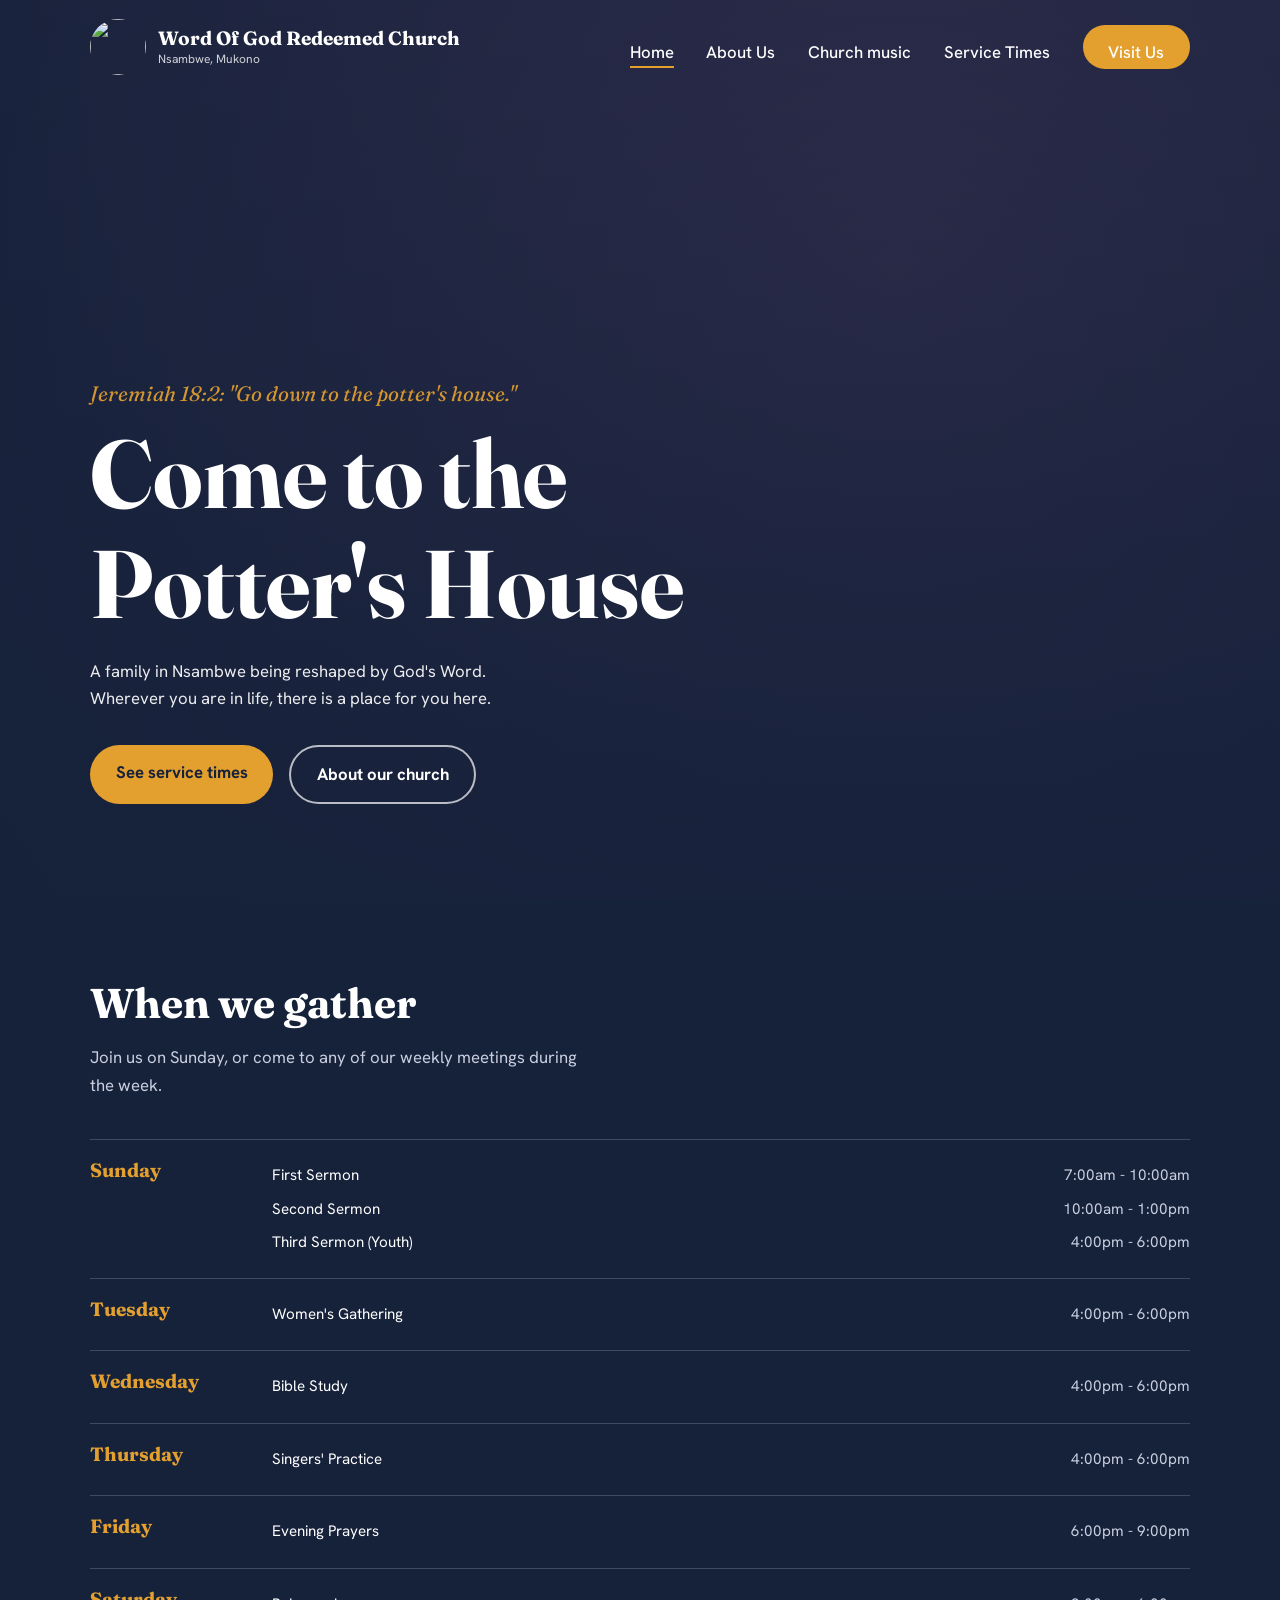
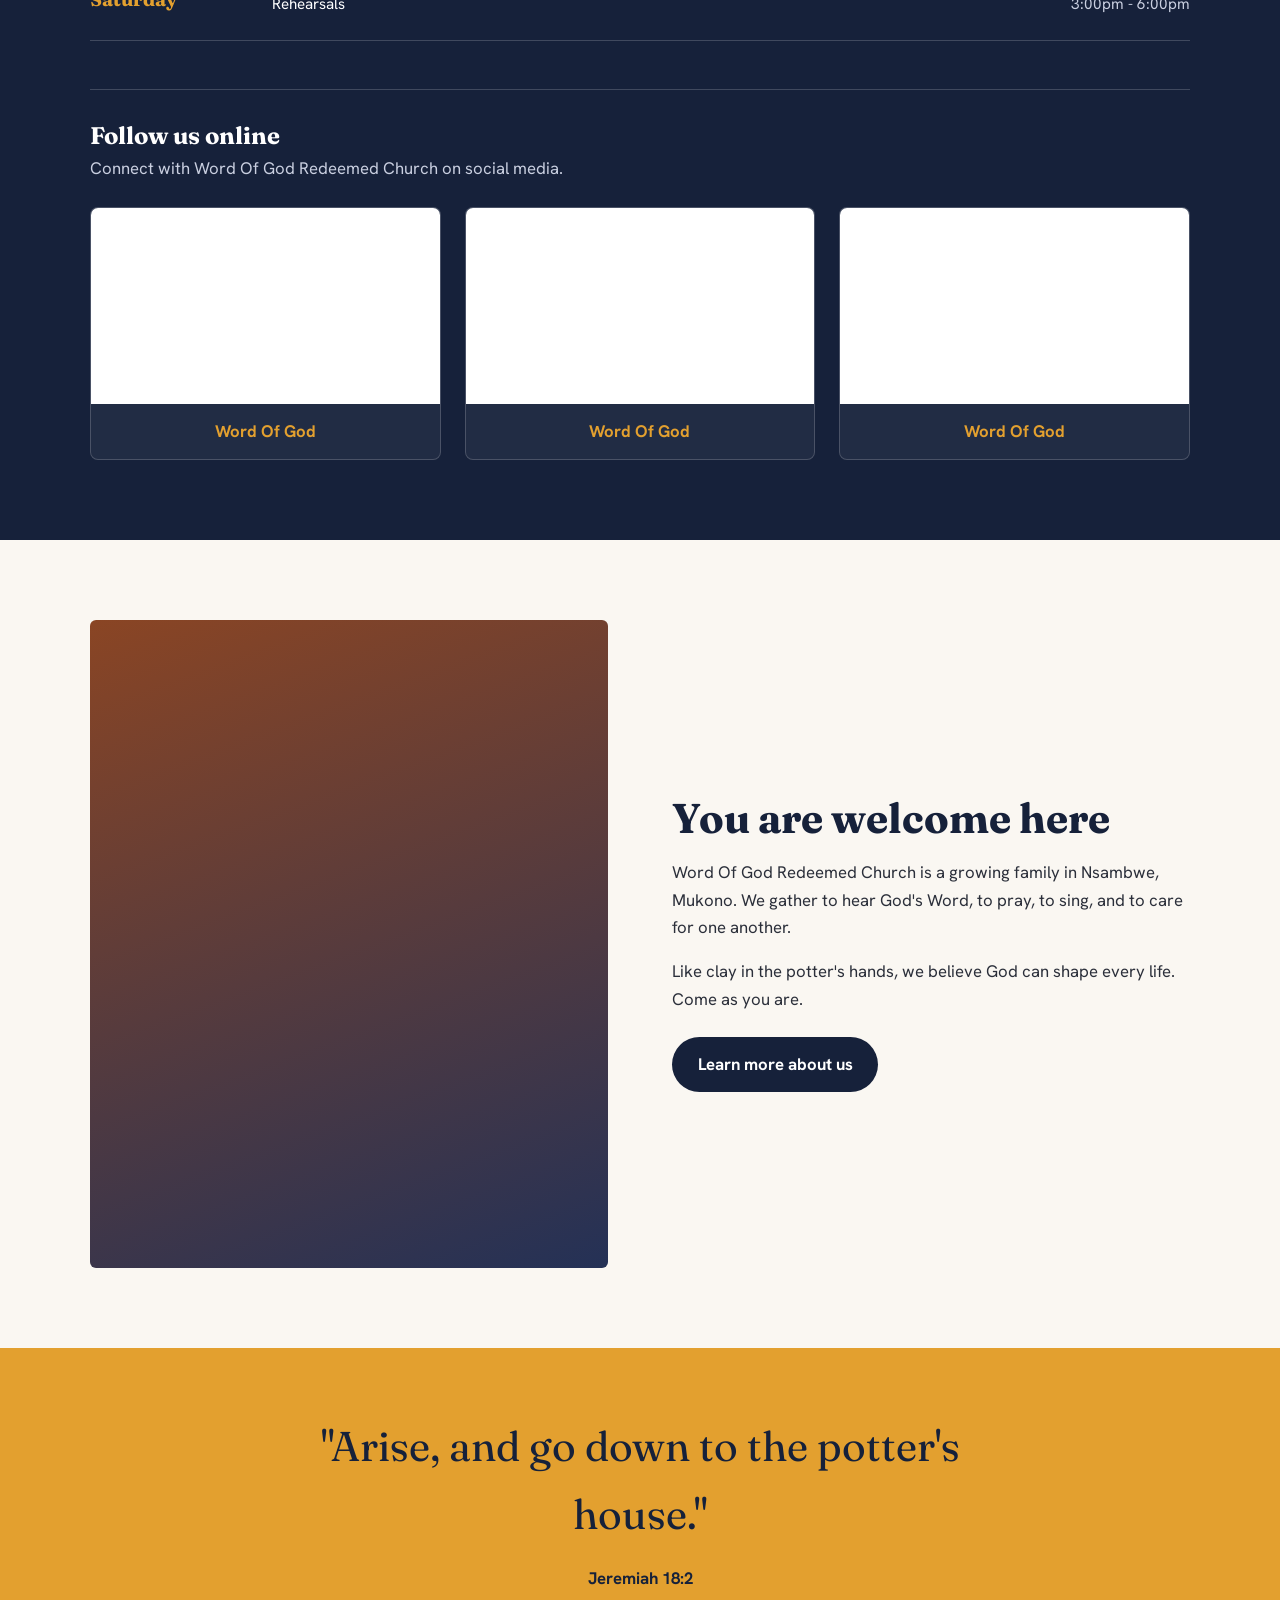
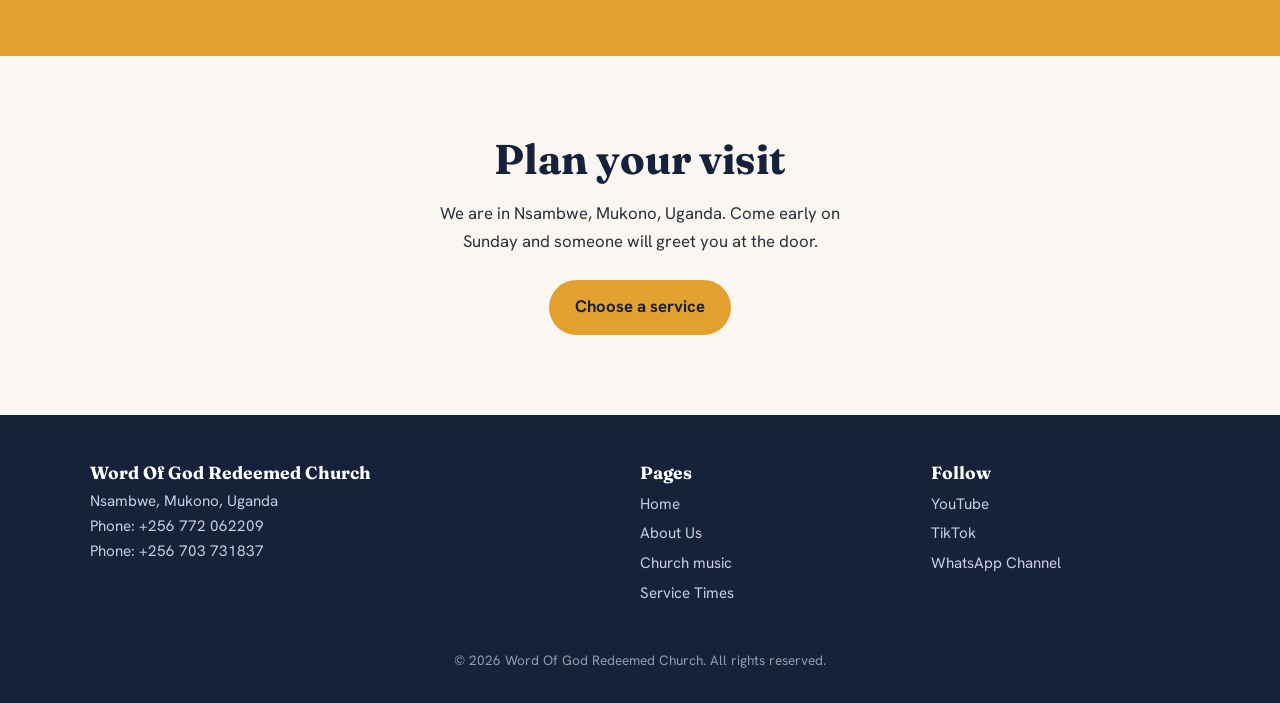
==== index.html @ 4013b298 "Add files via upload" ====
<!DOCTYPE html>
<html lang="en">
<head>
<meta charset="UTF-8">
<meta name="viewport" content="width=device-width, initial-scale=1">
<title>Word Of God Redeemed Church | Mukono, Uganda</title>
<meta name="description" content="Word Of God Redeemed Church, Nsambwe, Mukono, Uganda.">
<link rel="preconnect" href="https://fonts.googleapis.com">
<link rel="preconnect" href="https://fonts.gstatic.com" crossorigin>
<link href="https://fonts.googleapis.com/css2?family=Fraunces:ital,wght@0,600;0,700;1,400&family=Hanken+Grotesk:wght@400;500;700&display=swap" rel="stylesheet">
<link rel="stylesheet" href="style.css">
</head>
<body>
<header class="site-header">
  <div class="wrap">
    <a href="index.html" class="logo"><img class="logo-mark" src="images/logo.png" alt=""><span>Word Of God Redeemed Church<small>Nsambwe, Mukono</small></span></a>
    <input type="checkbox" id="menu-toggle">
    <label for="menu-toggle" class="menu-btn">Menu</label>
    <nav class="nav">
      <a href="index.html" class="active">Home</a>
      <a href="about.html">About Us</a>
      <a href="music.html">Church music</a>
      <a href="index.html#times">Service Times</a>
      <a href="index.html#visit" class="btn">Visit Us</a>
    </nav>
  </div>
</header>
<main>
  <section class="hero">
    <div class="wrap">
      <p class="verse">Jeremiah 18:2: "Go down to the potter's house."</p>
      <h1>Come to the Potter's House</h1>
      <p>A family in Nsambwe being reshaped by God's Word. Wherever you are in life, there is a place for you here.</p>
      <div class="actions">
        <a href="#times" class="btn">See service times</a>
        <a href="about.html" class="btn ghost">About our church</a>
      </div>
    </div>
  </section>

  <section class="times" id="times">
    <div class="wrap">
      <h2>When we gather</h2>
      <p class="intro">Join us on Sunday, or come to any of our weekly meetings during the week.</p>
      <div class="day"><h3>Sunday</h3><div>
        <div class="slot"><span>First Sermon</span><span>7:00am - 10:00am</span></div>
        <div class="slot"><span>Second Sermon</span><span>10:00am - 1:00pm</span></div>
        <div class="slot"><span>Third Sermon (Youth)</span><span>4:00pm - 6:00pm</span></div></div></div>
      <div class="day"><h3>Tuesday</h3><div><div class="slot"><span>Women's Gathering</span><span>4:00pm - 6:00pm</span></div></div></div>
      <div class="day"><h3>Wednesday</h3><div><div class="slot"><span>Bible Study</span><span>4:00pm - 6:00pm</span></div></div></div>
      <div class="day"><h3>Thursday</h3><div><div class="slot"><span>Singers' Practice</span><span>4:00pm - 6:00pm</span></div></div></div>
      <div class="day"><h3>Friday</h3><div><div class="slot"><span>Evening Prayers</span><span>6:00pm - 9:00pm</span></div></div></div>
      <div class="day last-day"><h3>Saturday</h3><div><div class="slot"><span>Rehearsals</span><span>3:00pm - 6:00pm</span></div></div></div>

      <div class="social-links">
        <h3>Follow us online</h3>
        <p>Connect with Word Of God Redeemed Church on social media.</p>
        <div class="social-grid">
          <article class="social-card">
            <div class="social-image youtube" role="img" aria-label="YouTube logo"></div>
            <a href="https://youtube.com/@wordofgodnsambwe?si=QxePmT9dFE-jWxtB" aria-label="Word Of God YouTube Channel">Word Of God</a>
          </article>
          <article class="social-card">
            <div class="social-image tiktok" role="img" aria-label="TikTok image placeholder"></div>
            <a href="https://www.tiktok.com/@wordofgodnsambwe?is_from_webapp=1&sender_device=pc" aria-label="Word Of God TikTok Channel">Word Of God</a>
          </article>
          <article class="social-card">
            <div class="social-image whatsapp" role="img" aria-label="WhatsApp Channel image placeholder"></div>
            <a href="https://whatsapp.com/channel/0029VbBq7a1LI8YUwOpZNF3e" aria-label="Word Of God WhatsApp Channel">Word Of God</a>
          </article>
        </div>
      </div>
    </div>
  </section>

  <section>
    <div class="wrap split">
      <div class="photo" role="img" aria-label="Church congregation (replace images/welcome.jpg)"></div>
      <div>
        <h2>You are welcome here</h2>
        <p>Word Of God Redeemed Church is a growing family in Nsambwe, Mukono. We gather to hear God's Word, to pray, to sing, and to care for one another.</p>
        <p>Like clay in the potter's hands, we believe God can shape every life. Come as you are.</p>
        <a href="about.html" class="btn">Learn more about us</a>
      </div>
    </div>
  </section>

  <section class="scripture">
    <div class="wrap">
      <blockquote>"Arise, and go down to the potter's house."</blockquote>
      <cite>Jeremiah 18:2</cite>
    </div>
  </section>

  <section class="visit" id="visit">
    <div class="wrap">
      <h2>Plan your visit</h2>
      <p>We are in Nsambwe, Mukono, Uganda. Come early on Sunday and someone will greet you at the door.</p>
      <a href="#times" class="btn">Choose a service</a>
    </div>
  </section>
</main>
<footer class="site-footer">
  <div class="wrap">
    <div><h3>Word Of God Redeemed Church</h3><p>Nsambwe, Mukono, Uganda<br>Phone: +256 772 062209<br>Phone: +256 703 731837</p></div>
    <div><h3>Pages</h3><a href="index.html">Home</a><a href="about.html">About Us</a><a href="music.html">Church music</a><a href="index.html#times">Service Times</a></div>
    <div><h3>Follow</h3><a href="https://youtube.com/@wordofgodnsambwe?si=QxePmT9dFE-jWxtB">YouTube</a><a href="https://www.tiktok.com/@wordofgodnsambwe?is_from_webapp=1&sender_device=pc">TikTok</a><a href="https://whatsapp.com/channel/0029VbBq7a1LI8YUwOpZNF3e">WhatsApp Channel</a></div>
  </div>
  <p class="copy">&copy; 2026 Word Of God Redeemed Church. All rights reserved.</p>
</footer>
<script src="scroll-reveal.js"></script>
</body>
</html>
---- style.css ----
/* ===== Word Of God Redeemed Church ===== */
:root{
  --ink:#16213a; --ink-soft:#243156; --glaze:#e3a02f; --bone:#faf7f2;
  --clay:#8a4524; --text:#2b2f3a; --muted:#6b7080; --line:#e6e0d6;
  --serif:'Fraunces',Georgia,serif; --sans:'Hanken Grotesk',Arial,sans-serif;
}
*{box-sizing:border-box;margin:0;padding:0}
html{scroll-behavior:smooth}
body{font-family:var(--sans);color:var(--text);background:var(--bone);line-height:1.65;font-size:1.05rem}
img{max-width:100%;display:block}
a{color:inherit}
:focus-visible{outline:3px solid var(--glaze);outline-offset:3px}
h1,h2,h3{font-family:var(--serif);line-height:1.15;color:var(--ink)}
h2{font-size:clamp(1.8rem,4vw,2.6rem);margin-bottom:1rem}
h3{font-size:1.3rem;margin-bottom:.4rem}
.wrap{width:min(1100px,92%);margin-inline:auto}
section{padding:5rem 0}

/* ---- Header / nav (no JavaScript needed) ---- */
.site-header{position:absolute;top:0;left:0;right:0;z-index:10}
.site-header .wrap{display:flex;align-items:center;justify-content:space-between;padding:1.2rem 0}
.logo{display:flex;align-items:center;gap:.75rem;font-family:var(--serif);font-weight:700;font-size:1.2rem;color:#fff;text-decoration:none;line-height:1.1}
.logo-mark{width:56px;height:56px;flex:none;object-fit:cover;border-radius:50%}
.logo small{display:block;font-family:var(--sans);font-weight:400;font-size:.75rem;opacity:.8;margin-top:.2rem}
.nav a{color:#fff;text-decoration:none;margin-left:1.8rem;font-weight:500;padding-bottom:.2rem;border-bottom:2px solid transparent}
.nav a:hover,.nav a.active{border-color:var(--glaze)}
.nav .btn{margin-left:1.8rem;border-bottom:0}
#menu-toggle,.menu-btn{display:none}

/* ---- Buttons ---- */
.btn{display:inline-block;background:var(--glaze);color:var(--ink);padding:.85rem 1.6rem;border-radius:999px;font-weight:700;text-decoration:none;transition:background .2s}
.btn:hover{background:#f0b94f}
.btn.ghost{background:transparent;color:#fff;border:2px solid rgba(255,255,255,.7)}
.btn.ghost:hover{background:rgba(255,255,255,.12)}

/* ---- Hero ---- */
.hero{min-height:100vh;display:flex;align-items:flex-end;color:#fff;padding:0 0 6rem;
  background:linear-gradient(180deg,rgba(22,33,58,.55),rgba(22,33,58,.92)),
  url(/images/hero_background.jpg) center/cover,
  radial-gradient(circle at 70% 30%,#4a3a5e,var(--ink))}
.hero h1{color:#fff;font-size:clamp(2.8rem,8vw,6rem);max-width:12ch;margin-bottom:1.2rem}
.hero .verse{font-family:var(--serif);font-style:italic;font-size:1.3rem;color:var(--glaze);margin-bottom:.4rem}
.hero p{max-width:50ch;margin-bottom:2rem;opacity:.92}
.hero .actions{display:flex;gap:1rem;flex-wrap:wrap}
.page-hero{min-height:55vh;padding-bottom:4rem}
.page-hero h1{font-size:clamp(2.4rem,6vw,4.5rem)}

.hero2{min-height:100vh;display:flex;align-items:flex-end;color:#fff;padding:0 0 6rem;
  background:linear-gradient(180deg,rgba(22,33,58,.55),rgba(22,33,58,.92)),
  url(/images/music.png) center/cover,
  radial-gradient(circle at 70% 30%,#4a3a5e,var(--ink))}

.hero1{min-height:100vh;display:flex;align-items:flex-end;color:#fff;padding:0 0 6rem;
  background:linear-gradient(180deg,rgba(22,33,58,.55),rgba(22,33,58,.92)),
  url(/images/about_us.jpg) center/cover,
  radial-gradient(circle at 70% 30%,#4a3a5e,var(--ink))}
.hero1 h1{color:#fff;font-size:clamp(2.8rem,8vw,6rem);max-width:12ch;margin-bottom:1.2rem}
.hero1 .verse{font-family:var(--serif);font-style:italic;font-size:1.3rem;color:var(--glaze);margin-bottom:.4rem}
.hero1 p{max-width:50ch;margin-bottom:2rem;opacity:.92}
.hero .actions{display:flex;gap:1rem;flex-wrap:wrap}

/* ---- Service times ---- */
.times{background:var(--ink);color:#fff}
.times h2{color:#fff}
.times .intro{color:#c9cfe0;max-width:55ch;margin-bottom:2.5rem}
.day{display:grid;grid-template-columns:150px 1fr;gap:1rem 2rem;padding:1.2rem 0;border-top:1px solid rgba(255,255,255,.18);font-size:.95rem}
.day.last-day{border-bottom:1px solid rgba(255,255,255,.18)}
.day h3{color:var(--glaze);font-size:1.2rem}
.slot{display:flex;justify-content:space-between;gap:1rem;padding:.25rem 0}
.slot span:last-child{color:#c9cfe0;white-space:nowrap}
.social-links{margin-top:3rem;padding-top:2rem;border-top:1px solid rgba(255,255,255,.18)}
.social-links h3{color:#fff;font-size:1.5rem;margin-bottom:.35rem}
.social-links>p{color:#c9cfe0;margin-bottom:1.5rem}
.social-grid{display:grid;grid-template-columns:repeat(3,minmax(0,1fr));gap:1.5rem}
.social-card{overflow:hidden;border:1px solid rgba(255,255,255,.18);border-radius:8px;background:rgba(255,255,255,.05);text-align:center;transition:transform .25s ease,box-shadow .25s ease}
.social-card:hover,.social-card:focus-within{transform:translateY(-6px);box-shadow:0 12px 28px rgba(0,0,0,.3)}
.social-image{position:relative;isolation:isolate;aspect-ratio:16/9;display:grid;place-items:center;color:#fff;font-size:2rem;font-weight:700;letter-spacing:.05em}
.social-image::after{content:"";position:absolute;inset:0;z-index:1;background:linear-gradient(135deg,rgba(22,33,58,.05),rgba(22,33,58,.6));opacity:0;transition:opacity .25s ease;pointer-events:none}
.social-card:hover .social-image::after,.social-card:focus-within .social-image::after{opacity:1}
.social-image.youtube{background:#fff url("images/YouTube_logo.jpg") center/contain no-repeat}
.social-image.tiktok{background:#fff url("images/tiktok.jpg") center/contain no-repeat}
.social-image.whatsapp{background:#fff url("images/WhatsApp.jpg") center/contain no-repeat}
.social-card a{display:block;padding:.85rem 1rem;color:var(--glaze);font-weight:700;text-decoration:none}
.social-card a:hover{padding:.85rem 1rem;color:#fff;background:rgba(255,255,255,.12);transition:background .4s}
.social-card a:hover{color:#b3ff00}

/* ---- Welcome / split ---- */
.split{display:grid;grid-template-columns:1fr 1fr;gap:4rem;align-items:center}
.photo{aspect-ratio:4/5;border-radius:6px;background:
  url('images/pastor.png') center/cover,linear-gradient(160deg,var(--clay),var(--ink-soft))}
.split p+p{margin-top:1rem}
.split .btn{margin-top:1.5rem;background:var(--ink);color:#fff}
.split .btn:hover{background:var(--ink-soft)}

/* ---- Scripture band ---- */
.scripture{background:var(--glaze);text-align:center;padding:4rem 0}
.scripture blockquote{font-family:var(--serif);font-size:clamp(1.6rem,4vw,2.6rem);color:var(--ink);max-width:24ch;margin:auto}
.scripture cite{display:block;margin-top:1rem;font-style:normal;font-weight:700;color:var(--ink)}

/* ---- About page ---- */
.values{display:grid;grid-template-columns:repeat(3,1fr);gap:2.5rem;margin-top:2.5rem}
.values div{border-top:3px solid var(--glaze);padding-top:1rem}
.beliefs{background:#fff}
.beliefs ul{list-style:none;max-width:70ch}
.beliefs li{padding:1rem 0;border-bottom:1px solid var(--line)}
.beliefs strong{font-family:var(--serif);color:var(--ink)}

/* ---- Visit / footer ---- */
.visit{background:var(--bone);text-align:center}
.visit p{max-width:50ch;margin:0 auto 1.5rem}
.site-footer{background:var(--ink);color:#c9cfe0;padding:3rem 0 2rem;font-size:.95rem}
.site-footer .wrap{display:grid;grid-template-columns:2fr 1fr 1fr;gap:2rem}
.site-footer h3{color:#fff;font-size:1.1rem}
.site-footer a{text-decoration:none;display:block;padding:.15rem 0}
.site-footer a:hover{color:var(--glaze)}
.copy{text-align:center;margin-top:2.5rem;font-size:.85rem;opacity:.7}

/* ---- Mobile ---- */
@media (max-width:800px){
  section{padding:3.5rem 0}
  .menu-btn{display:block;color:#fff;font-weight:700;cursor:pointer;border:2px solid rgba(255,255,255,.7);padding:.4rem 1rem;border-radius:999px}
  .logo{gap:.5rem;font-size:1rem}
  .logo-mark{width:44px;height:44px}
  .logo small{font-size:.7rem}
  .nav{display:none;position:absolute;top:100%;left:0;right:0;background:var(--ink);padding:1rem 4%;flex-direction:column}
  #menu-toggle:checked ~ .nav{display:flex}
  .nav a,.nav .btn{margin:0;padding:.8rem 0;display:block}
  .nav .btn{text-align:center;margin-top:.5rem}
  .day{grid-template-columns:1fr;gap:.4rem}
  .social-grid{grid-template-columns:1fr}
  .social-image{aspect-ratio:2/1}
  .split,.values,.site-footer .wrap{grid-template-columns:1fr}
  .split{gap:2rem}
  .photo{aspect-ratio:16/10}
}
@media (prefers-reduced-motion:reduce){html{scroll-behavior:auto}*{transition:none!important}}

/* ---- Church music page ---- */
.music-section{background:linear-gradient(180deg,var(--bone),#fff)}
.music-section h2{color:var(--ink)}
.music-intro{max-width:60ch;color:var(--muted);margin-bottom:2rem}
.music-list{display:grid;grid-template-columns:repeat(2,minmax(0,1fr));gap:1.5rem}
.song{background:#fff;border:1px solid var(--line);border-radius:10px;padding:1.5rem;border-top:4px solid var(--glaze);box-shadow:0 8px 24px rgba(22,33,58,.08)}
.song h3{margin-bottom:.1rem}
.song .meta{color:var(--muted);font-size:.9rem;margin-bottom:1rem}
.song audio,.song video{width:100%;border-radius:6px;display:block}
.song video{background:#000;margin-bottom:.5rem}
.song audio{margin-bottom:.5rem}
.controls{display:flex;flex-wrap:wrap;gap:.6rem;margin-top:.8rem}
.controls button,.controls a{font:inherit;font-weight:700;font-size:.9rem;cursor:pointer;text-decoration:none;padding:.55rem 1rem;border-radius:999px;border:2px solid var(--ink);background:transparent;color:var(--ink)}
.controls button:hover{background:var(--ink);color:#fff}
.controls a.download{background:var(--glaze);border-color:var(--glaze)}
.controls a.download:hover{background:#f0b94f;border-color:#f0b94f}
@media (max-width:800px){.music-list{grid-template-columns:1fr}}

/* ---- Scroll reveal ---- */
.scroll-reveal{opacity:0;transform:translateY(24px);transition:opacity .65s ease,transform .65s ease}
.scroll-reveal.is-visible{opacity:1;transform:translateY(0)}
@media (prefers-reduced-motion:reduce){.scroll-reveal,.scroll-reveal.is-visible{opacity:1;transform:none;transition:none}}
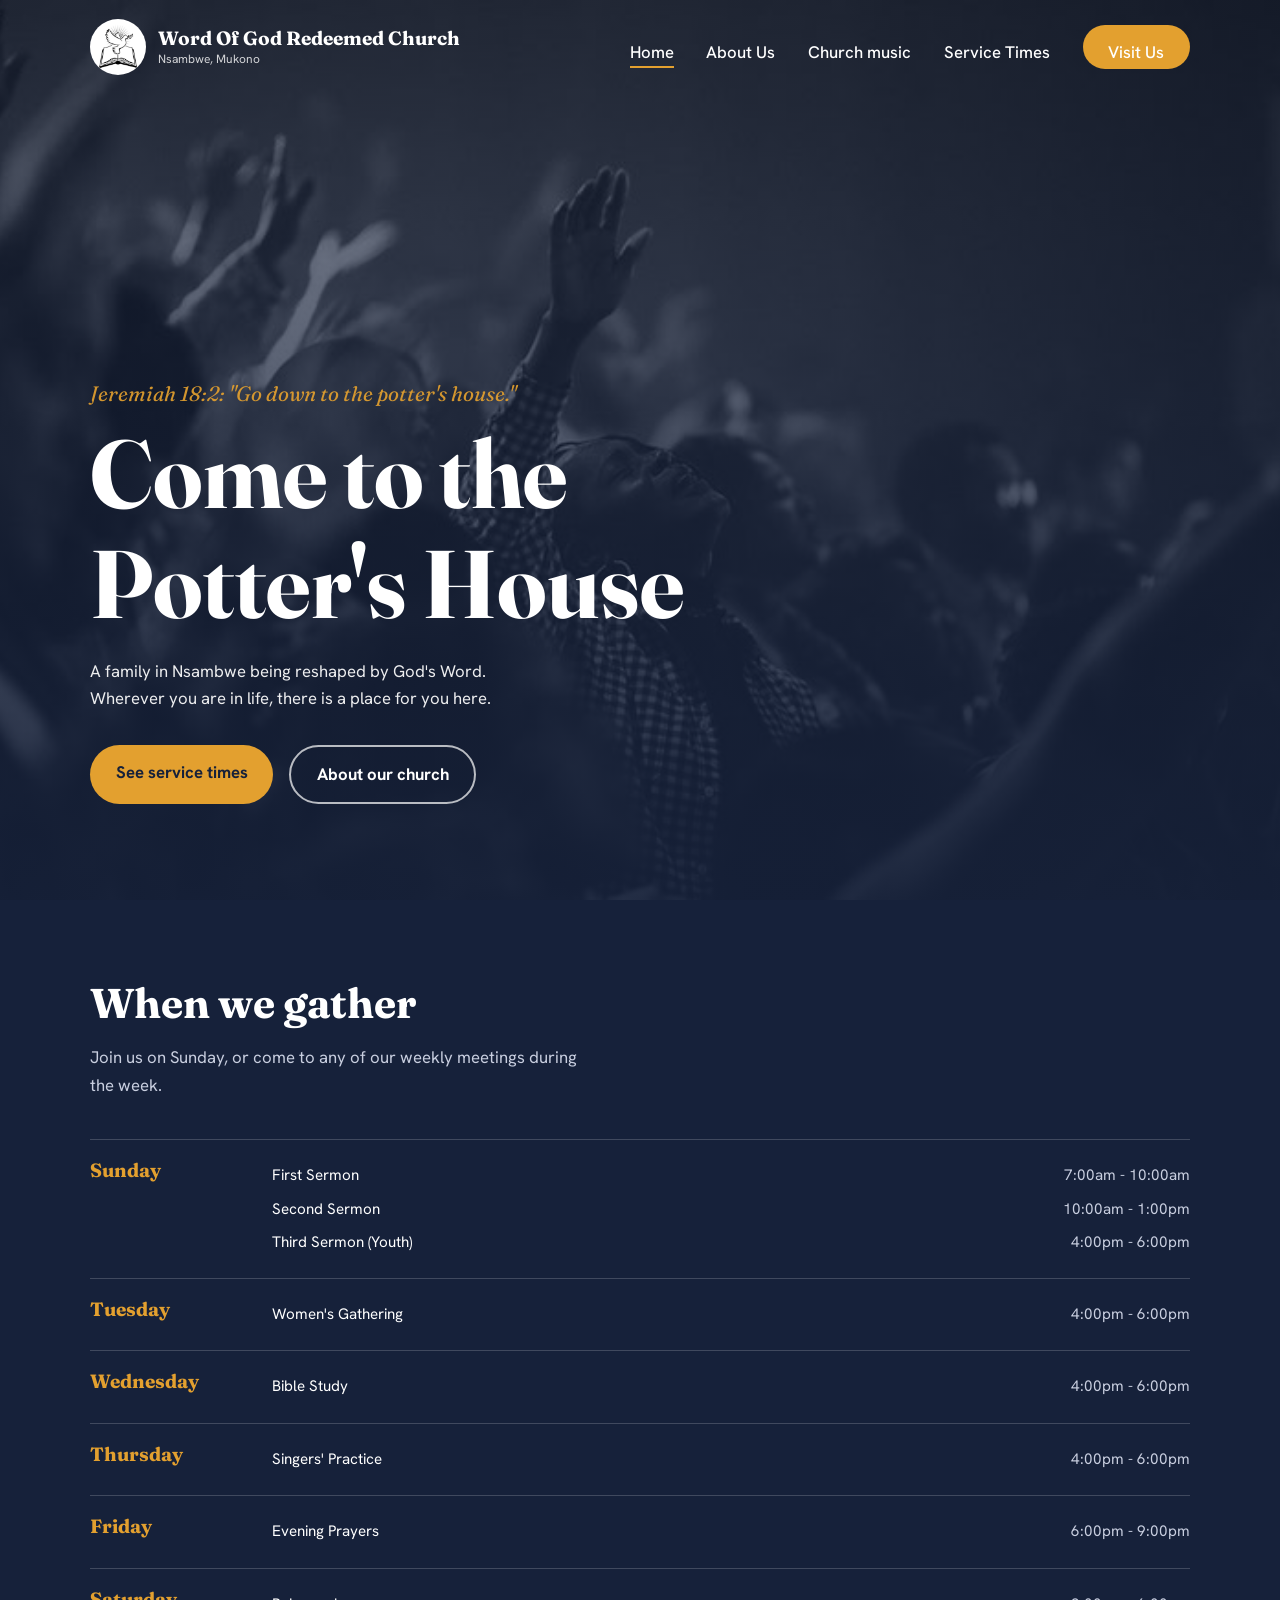
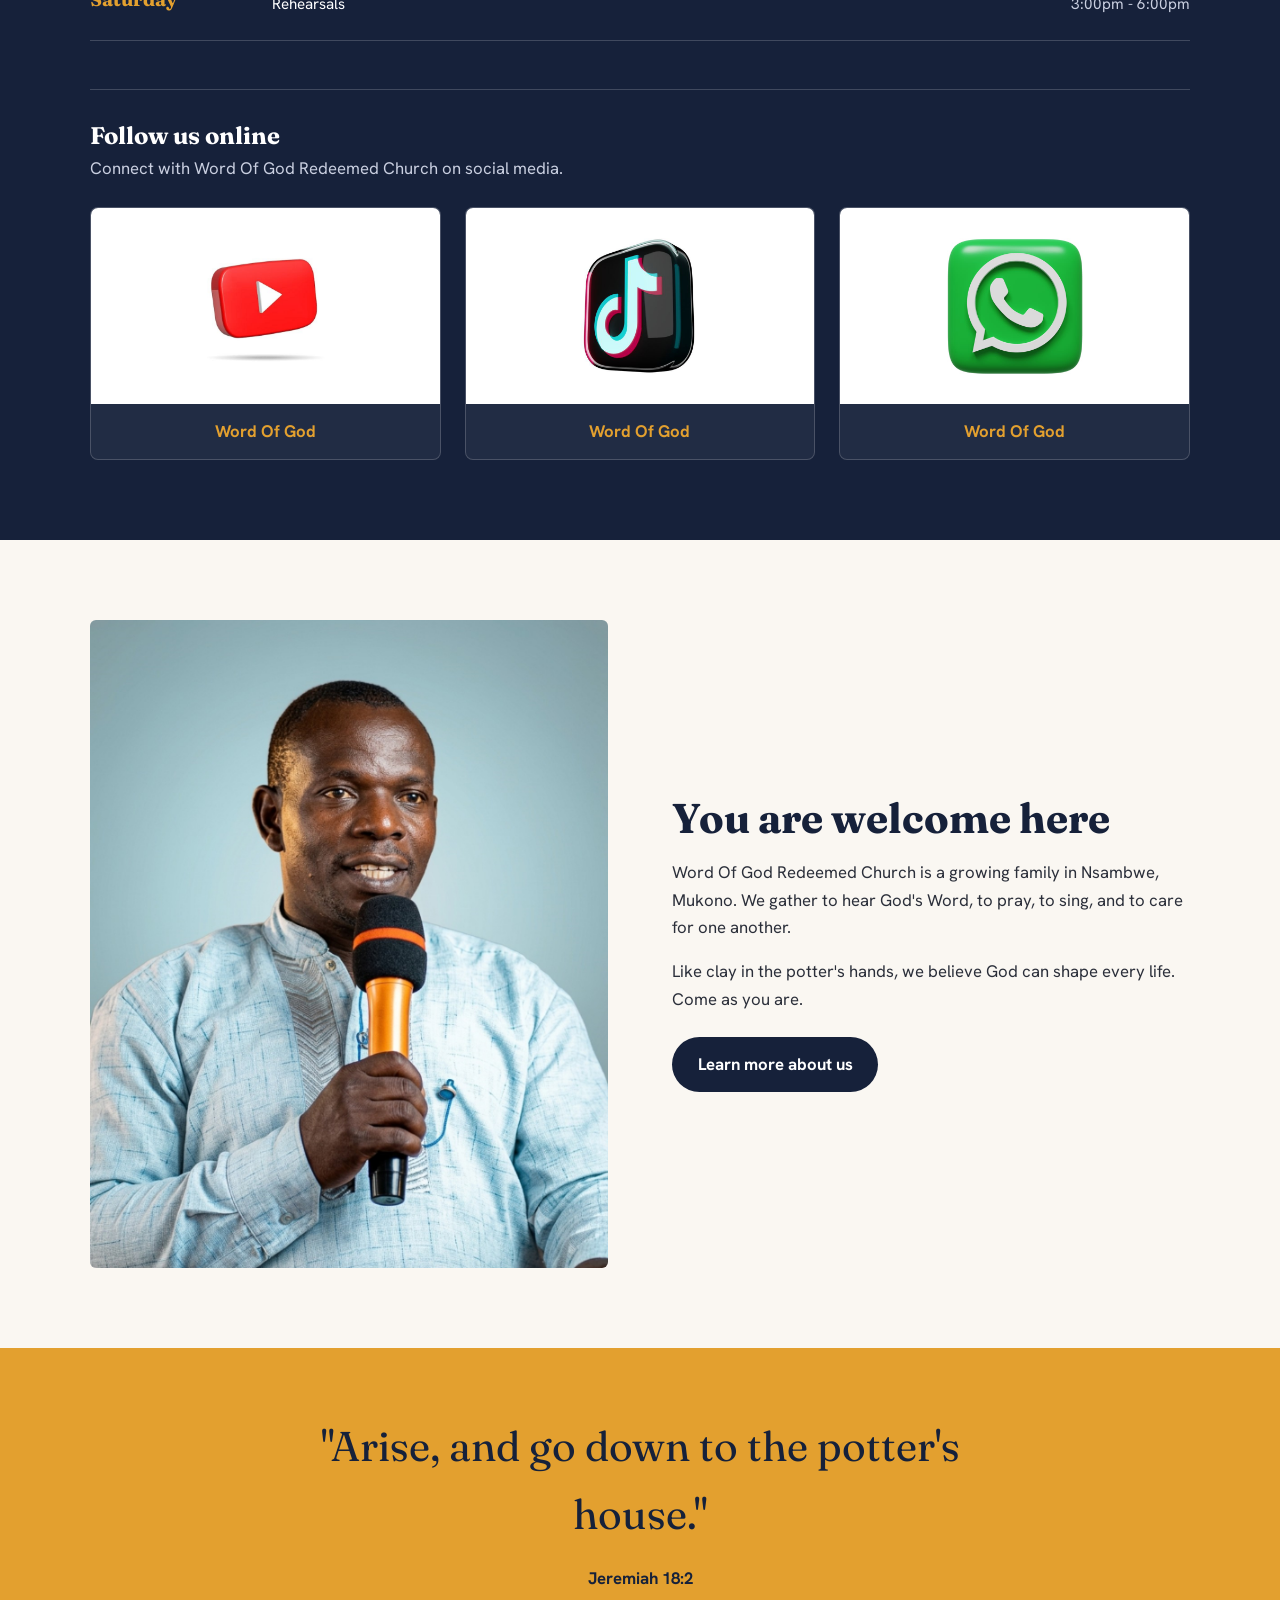
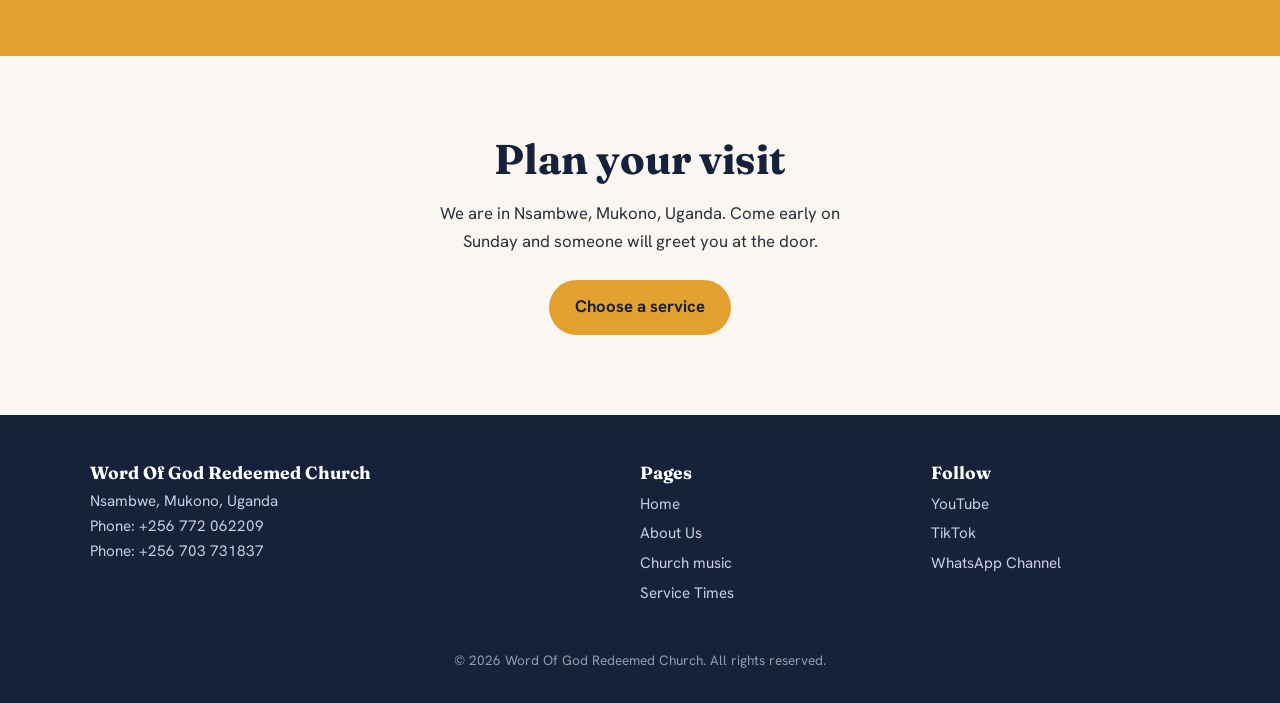
==== commit 388c3df9: "Update title for Word of God Redeemed Church page" ====
--- a/index.html
+++ b/index.html
@@ -3,8 +3,37 @@
 <head>
 <meta charset="UTF-8">
 <meta name="viewport" content="width=device-width, initial-scale=1">
-<title>Word Of God Redeemed Church | Mukono, Uganda</title>
-<meta name="description" content="Word Of God Redeemed Church, Nsambwe, Mukono, Uganda.">
+<title>Word of God Redeemed Church Nsambwe | Home</title>
+
+<head>
+    <meta charset="UTF-8">
+    <meta name="viewport" content="width=device-width, initial-scale=1.0">
+
+    <title>Word of God Redeemed Church Nsambwe | Home</title>
+
+    <meta name="description" content="Welcome to Word of God Redeemed Church Nsambwe, Mukono, Uganda. Discover our worship services, Bible teaching, prayer meetings, church activities, and Christian fellowship.">
+
+    <meta name="robots" content="index, follow">
+
+    <!-- Replace these URLs with your actual GitHub Pages URLs -->
+    <link rel="canonical"
+          href="https://YOUR-USERNAME.github.io/YOUR-REPOSITORY/">
+
+    <!-- Social media sharing -->
+    <meta property="og:type" content="website">
+    <meta property="og:site_name"
+          content="Word of God Redeemed Church Nsambwe">
+    <meta property="og:title"
+          content="Word of God Redeemed Church Nsambwe">
+    <meta property="og:description"
+          content="Join us for worship, prayer, Bible teaching, and Christian fellowship in Nsambwe, Mukono, Uganda.">
+    <meta property="og:url"
+          content="https://YOUR-USERNAME.github.io/YOUR-REPOSITORY/">
+    <meta property="og:image"
+          content="https://YOUR-USERNAME.github.io/YOUR-REPOSITORY/images/church-cover.jpg">
+
+    <!-- Keep your existing CSS links and other head elements here -->
+
 <link rel="preconnect" href="https://fonts.googleapis.com">
 <link rel="preconnect" href="https://fonts.gstatic.com" crossorigin>
 <link href="https://fonts.googleapis.com/css2?family=Fraunces:ital,wght@0,600;0,700;1,400&family=Hanken+Grotesk:wght@400;500;700&display=swap" rel="stylesheet">
--- a/style.css
+++ b/style.css
@@ -36,7 +36,7 @@
 /* ---- Hero ---- */
 .hero{min-height:100vh;display:flex;align-items:flex-end;color:#fff;padding:0 0 6rem;
   background:linear-gradient(180deg,rgba(22,33,58,.55),rgba(22,33,58,.92)),
-  url(/images/hero_background.jpg) center/cover,
+  url(images/hero_background.jpg) center/cover,
   radial-gradient(circle at 70% 30%,#4a3a5e,var(--ink))}
 .hero h1{color:#fff;font-size:clamp(2.8rem,8vw,6rem);max-width:12ch;margin-bottom:1.2rem}
 .hero .verse{font-family:var(--serif);font-style:italic;font-size:1.3rem;color:var(--glaze);margin-bottom:.4rem}
@@ -47,12 +47,12 @@
 
 .hero2{min-height:100vh;display:flex;align-items:flex-end;color:#fff;padding:0 0 6rem;
   background:linear-gradient(180deg,rgba(22,33,58,.55),rgba(22,33,58,.92)),
-  url(/images/music.png) center/cover,
+  url(images/music.png) center/cover,
   radial-gradient(circle at 70% 30%,#4a3a5e,var(--ink))}
 
 .hero1{min-height:100vh;display:flex;align-items:flex-end;color:#fff;padding:0 0 6rem;
   background:linear-gradient(180deg,rgba(22,33,58,.55),rgba(22,33,58,.92)),
-  url(/images/about_us.jpg) center/cover,
+  url(images/about_us.jpg) center/cover,
   radial-gradient(circle at 70% 30%,#4a3a5e,var(--ink))}
 .hero1 h1{color:#fff;font-size:clamp(2.8rem,8vw,6rem);max-width:12ch;margin-bottom:1.2rem}
 .hero1 .verse{font-family:var(--serif);font-style:italic;font-size:1.3rem;color:var(--glaze);margin-bottom:.4rem}
